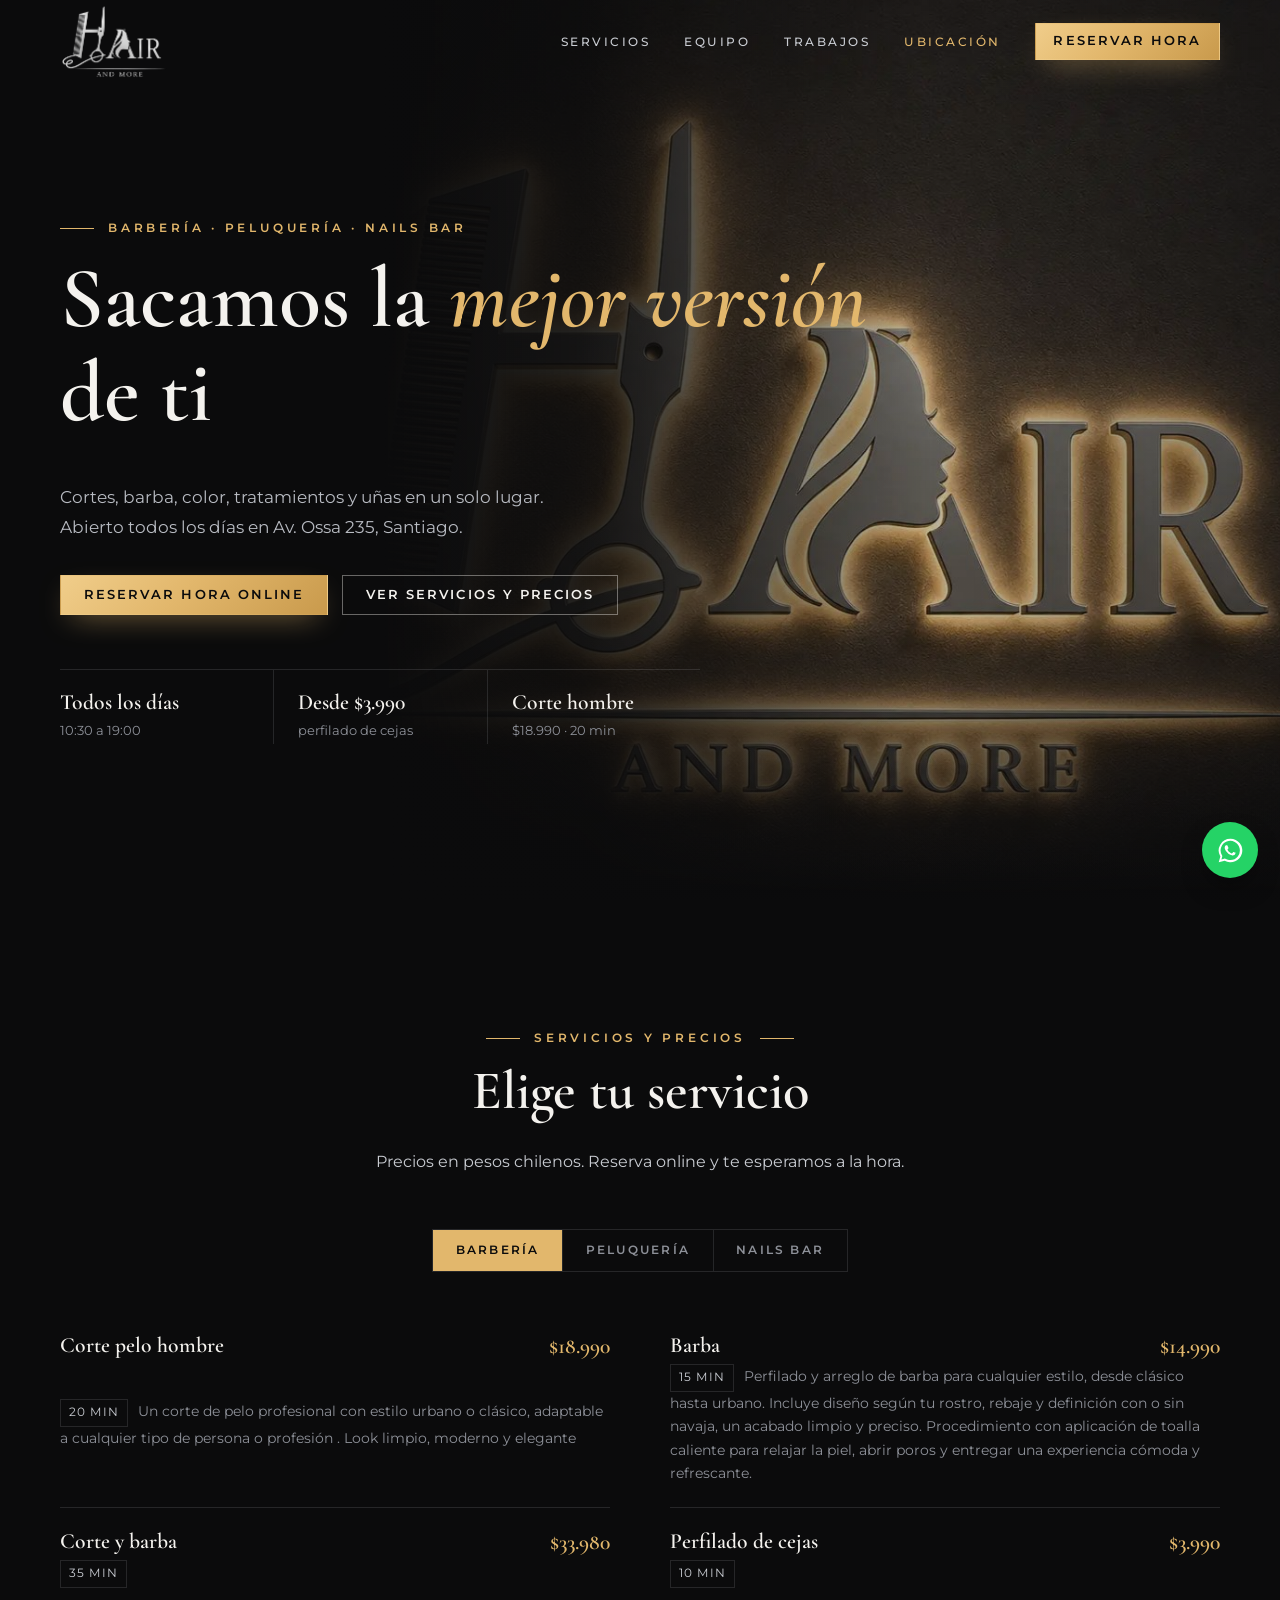
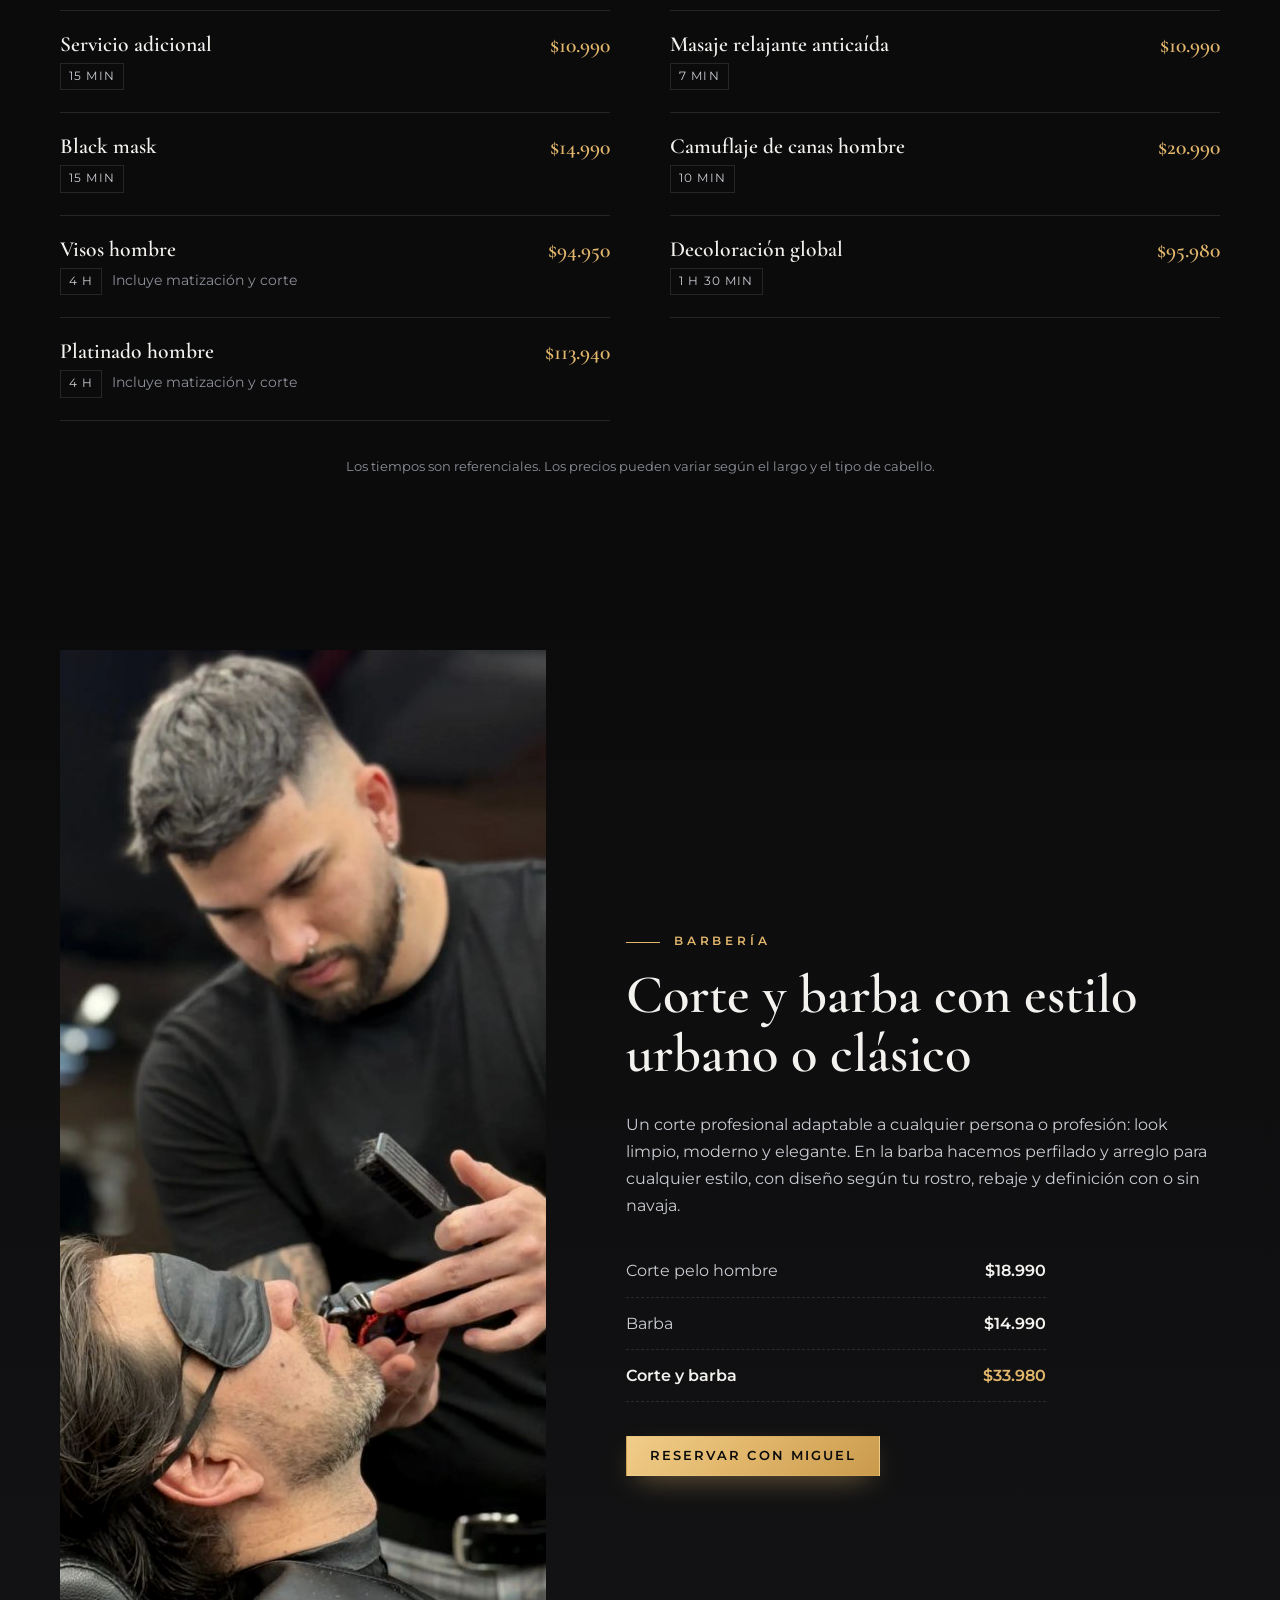
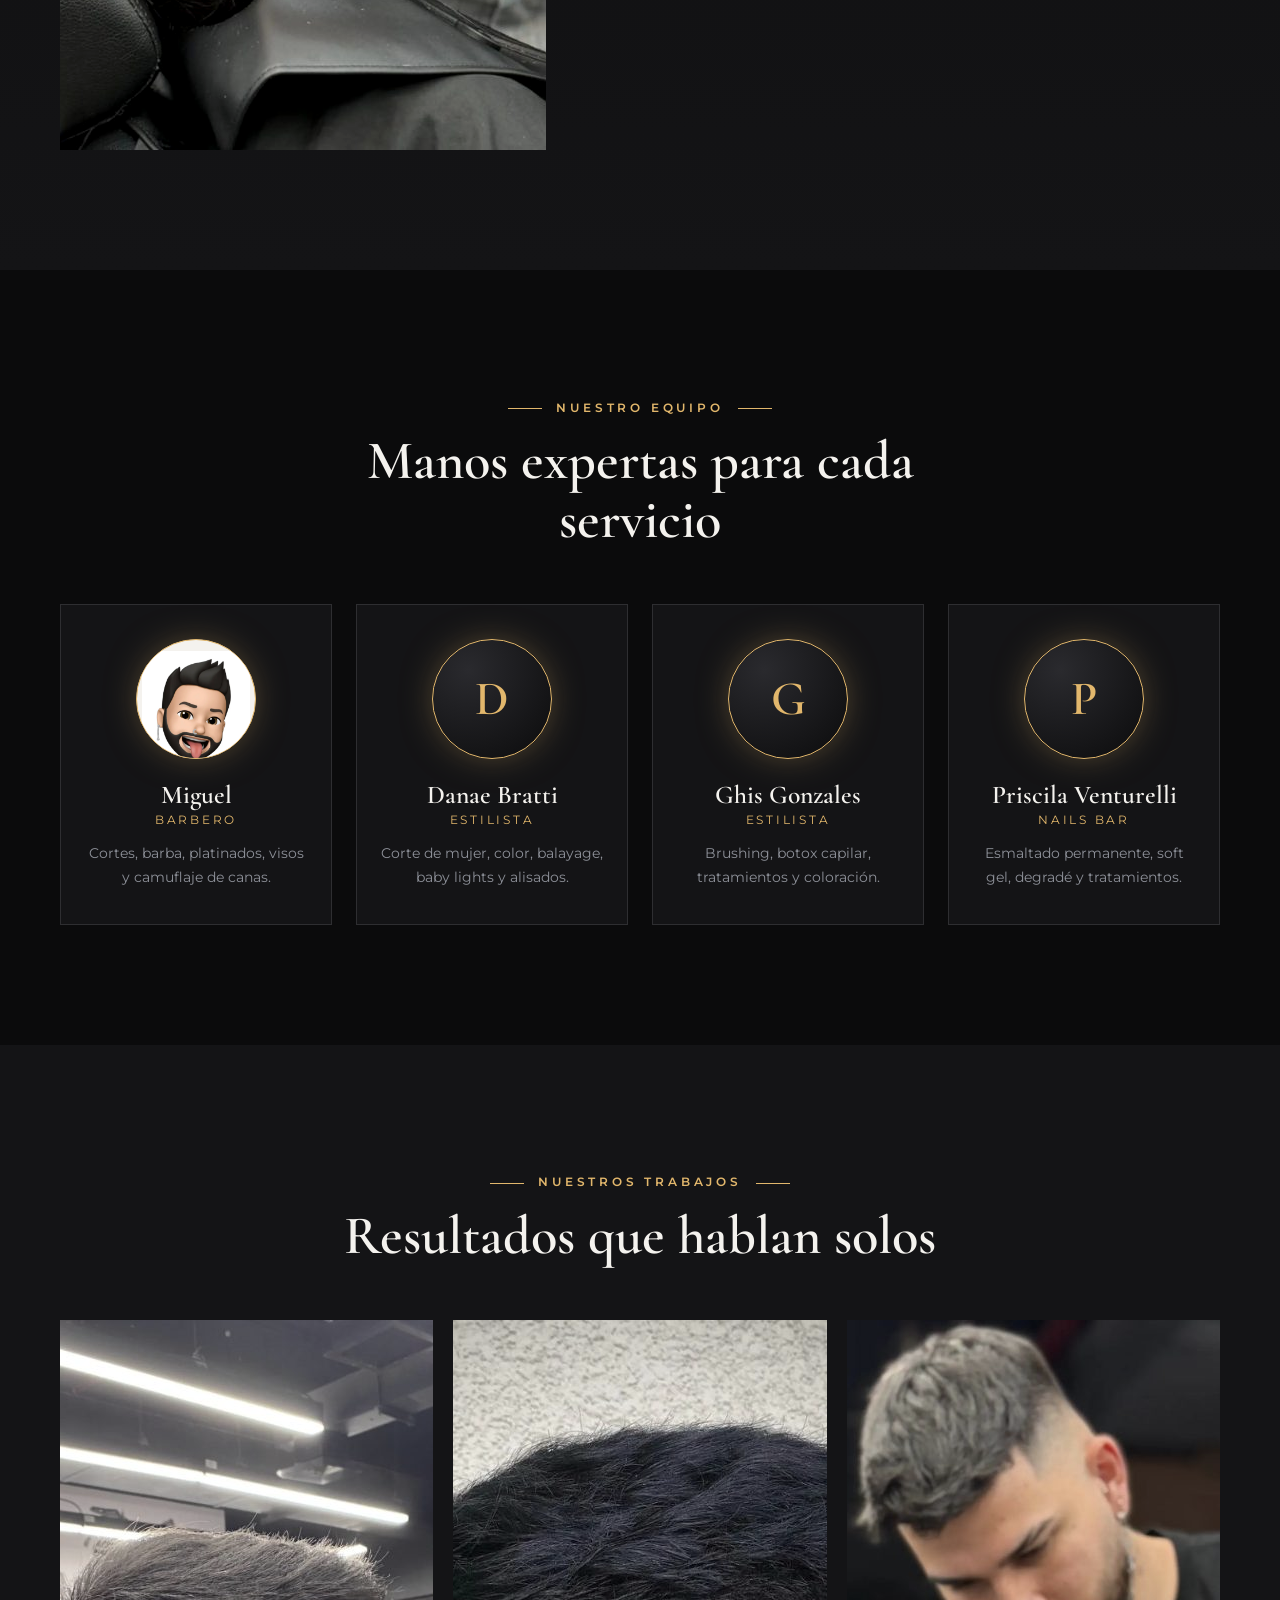
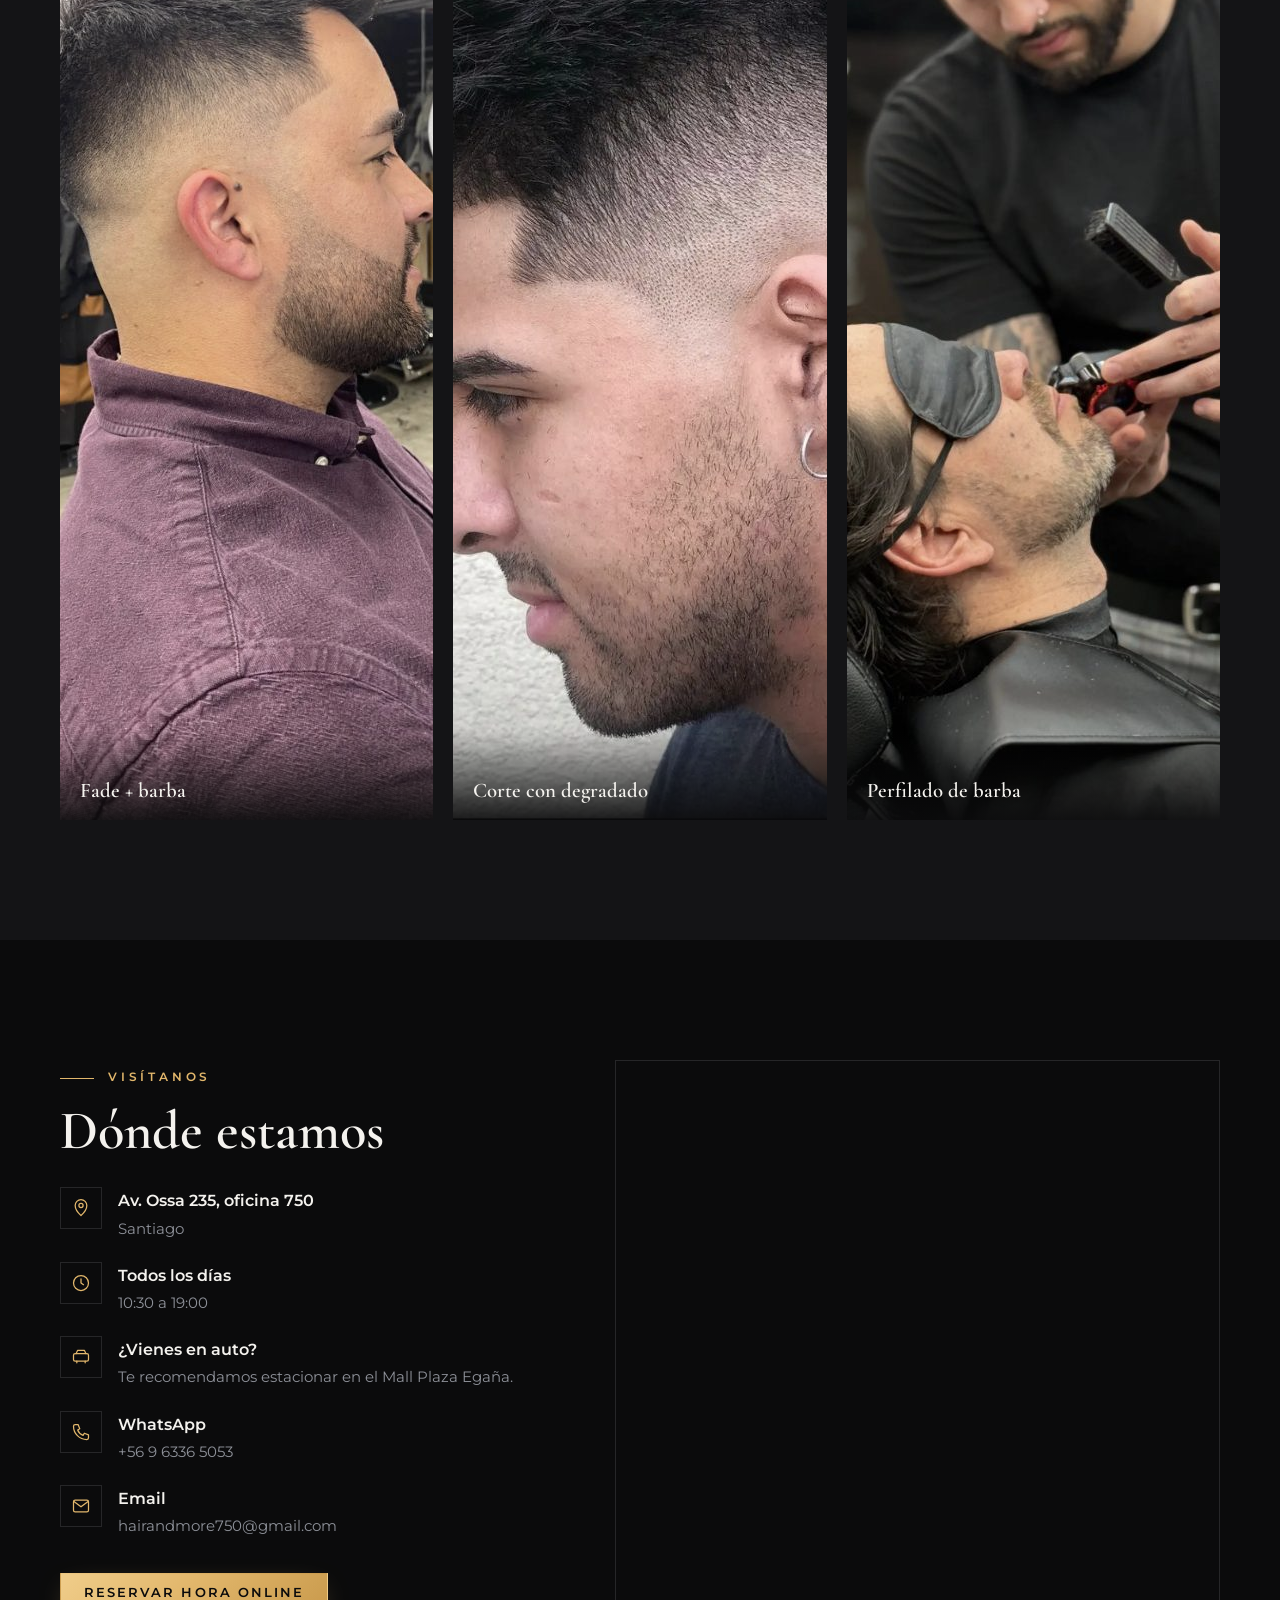
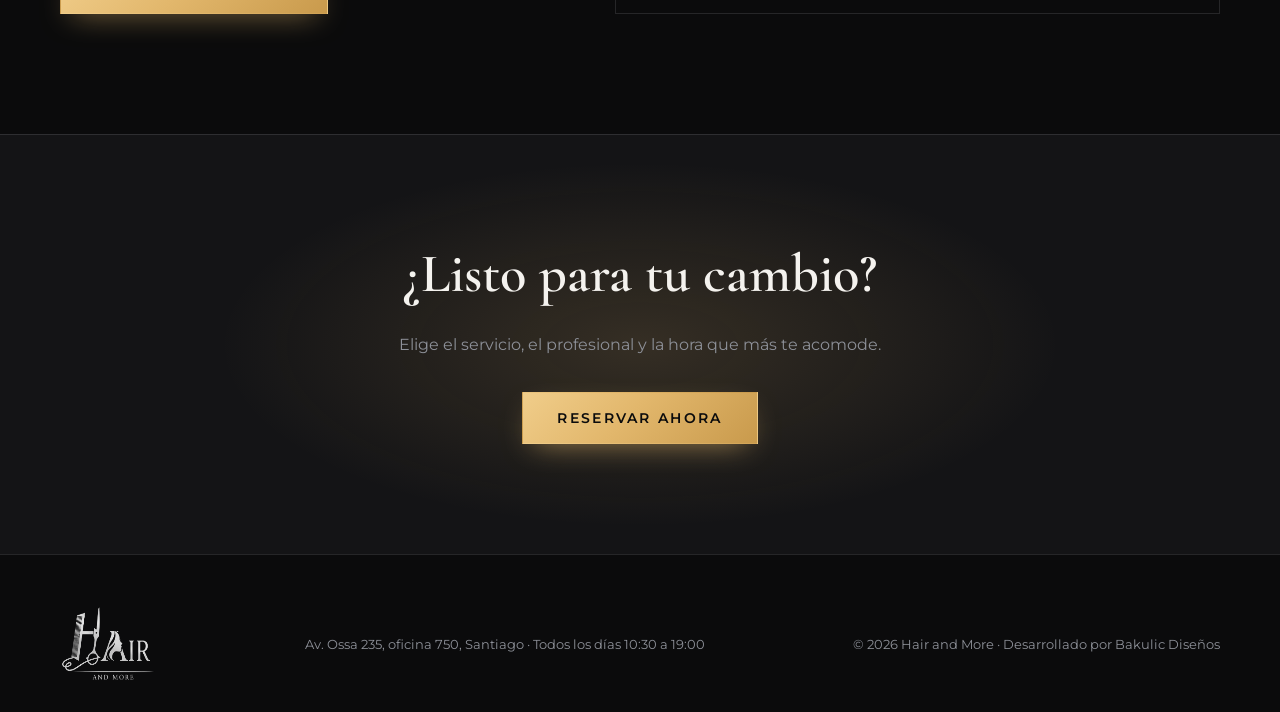
==== index.html @ bc718cd4 "Sitio web Hair and More: barbería, peluquería y nails bar Co-Authored-By: Claude Opus 5.5 <noreply@a" ====
<!doctype html>
<html lang="es-CL">
<head>
  <meta charset="utf-8">
  <meta name="viewport" content="width=device-width, initial-scale=1">
  <title>Hair and More | Barbería, peluquería y nails bar en Santiago</title>
  <meta name="description" content="Hair and More: barbería, peluquería y nails bar en Av. Ossa 235, oficina 750, Santiago. Abierto todos los días de 10:30 a 19:00. Reserva tu hora online.">
  <meta name="theme-color" content="#0b0b0c">
  <meta property="og:type" content="website">
  <meta property="og:title" content="Hair and More | Barbería, peluquería y nails bar">
  <meta property="og:description" content="Sacamos la mejor versión de ti. Reserva tu hora online.">
  <meta property="og:image" content="img/letrero.jpg">
  <link rel="icon" href="img/equipo-miguel.png">
  <link rel="preconnect" href="https://fonts.googleapis.com">
  <link rel="preconnect" href="https://fonts.gstatic.com" crossorigin>
  <link href="https://fonts.googleapis.com/css2?family=Cormorant+Garamond:ital,wght@0,500;0,600;0,700;1,500&family=Montserrat:wght@400;500;600&display=swap" rel="stylesheet">
  <link rel="stylesheet" href="css/estilos.css">
</head>
<body>
  <a class="saltar" href="#contenido">Saltar al contenido</a>

  <header class="cabecera" id="cabecera">
    <div class="contenedor cabecera__fila">
      <a class="marca" href="#inicio" aria-label="Hair and More, ir al inicio"><img src="img/logo-recorte.png" alt="Hair and More" width="120" height="84"></a>
      <nav class="menu" id="menu" aria-label="Principal">
        <a href="#servicios">Servicios</a>
        <a href="#equipo">Equipo</a>
        <a href="#galeria">Trabajos</a>
        <a href="#ubicacion">Ubicación</a>
        <a href="https://hairandmore750.setmore.com/" class="boton boton--dorado" target="_blank" rel="noopener">Reservar hora</a>
      </nav>
      <button class="menu-boton" id="menu-boton" aria-label="Abrir menú" aria-expanded="false" aria-controls="menu"><span></span><span></span></button>
    </div>
  </header>

  <main id="contenido">
    <!-- HERO -->
    <section class="hero" id="inicio">
      <div class="hero__fondo" aria-hidden="true"><img src="img/letrero.jpg" alt="" width="1448" height="1086"></div>
      <div class="contenedor hero__contenido">
        <p class="sobretitulo">Barbería · Peluquería · Nails bar</p>
        <h1>Sacamos la <em>mejor versión</em> de&nbsp;ti</h1>
        <p class="hero__bajada">Cortes, barba, color, tratamientos y uñas en un solo lugar. Abierto todos los días en Av. Ossa 235, Santiago.</p>
        <div class="hero__acciones">
          <a class="boton boton--dorado" href="https://hairandmore750.setmore.com/" target="_blank" rel="noopener">Reservar hora online</a>
          <a class="boton boton--linea" href="#servicios">Ver servicios y precios</a>
        </div>
        <ul class="hero__datos">
          <li><strong>Todos los días</strong><span>10:30 a 19:00</span></li>
          <li><strong>Desde $3.990</strong><span>perfilado de cejas</span></li>
          <li><strong>Corte hombre</strong><span>$18.990 · 20 min</span></li>
        </ul>
      </div>
    </section>

    <!-- SERVICIOS -->
    <section class="seccion" id="servicios">
      <div class="contenedor">
        <div class="titulo-seccion revelar">
          <p class="sobretitulo">Servicios y precios</p>
          <h2>Elige tu servicio</h2>
          <p>Precios en pesos chilenos. Reserva online y te esperamos a la hora.</p>
        </div>
        <div class="pestanas revelar" role="tablist" aria-label="Categorías de servicios">
          <button role="tab" id="tab-barberia" aria-controls="panel-servicios" aria-selected="true" data-cat="barberia">Barbería</button>
          <button role="tab" id="tab-peluqueria" aria-controls="panel-servicios" aria-selected="false" data-cat="peluqueria" tabindex="-1">Peluquería</button>
          <button role="tab" id="tab-nails" aria-controls="panel-servicios" aria-selected="false" data-cat="nails" tabindex="-1">Nails bar</button>
        </div>
        <div class="servicios revelar" id="panel-servicios" role="tabpanel" aria-labelledby="tab-barberia"></div>
        <p class="servicios__nota">Los tiempos son referenciales. Los precios pueden variar según el largo y el tipo de cabello.</p>
      </div>
    </section>

    <!-- DESTACADO BARBERIA -->
    <section class="destacado">
      <div class="contenedor destacado__grilla">
        <div class="destacado__foto revelar"><img src="img/foto-barba.jpg" alt="Barbero perfilando una barba en Hair and More" width="825" height="1100" loading="lazy"></div>
        <div class="destacado__texto revelar">
          <p class="sobretitulo">Barbería</p>
          <h2>Corte y barba con estilo urbano o clásico</h2>
          <p>Un corte profesional adaptable a cualquier persona o profesión: look limpio, moderno y elegante. En la barba hacemos perfilado y arreglo para cualquier estilo, con diseño según tu rostro, rebaje y definición con o sin navaja.</p>
          <ul class="combo">
            <li><span>Corte pelo hombre</span><strong>$18.990</strong></li>
            <li><span>Barba</span><strong>$14.990</strong></li>
            <li class="combo__total"><span>Corte y barba</span><strong>$33.980</strong></li>
          </ul>
          <a class="boton boton--dorado" href="https://hairandmore750.setmore.com/" target="_blank" rel="noopener">Reservar con Miguel</a>
        </div>
      </div>
    </section>

    <!-- EQUIPO -->
    <section class="seccion" id="equipo">
      <div class="contenedor">
        <div class="titulo-seccion revelar">
          <p class="sobretitulo">Nuestro equipo</p>
          <h2>Manos expertas para cada servicio</h2>
        </div>
        <div class="equipo">
          <article class="persona revelar">
            <div class="persona__foto persona__foto--imagen"><img src="img/equipo-miguel.png" alt="Miguel" width="375" height="400" loading="lazy"></div>
            <h3>Miguel</h3>
            <p class="persona__rol">Barbero</p>
            <p>Cortes, barba, platinados, visos y camuflaje de canas.</p>
          </article>
          <article class="persona revelar">
            <div class="persona__foto" aria-hidden="true">D</div>
            <h3>Danae Bratti</h3>
            <p class="persona__rol">Estilista</p>
            <p>Corte de mujer, color, balayage, baby lights y alisados.</p>
          </article>
          <article class="persona revelar">
            <div class="persona__foto" aria-hidden="true">G</div>
            <h3>Ghis Gonzales</h3>
            <p class="persona__rol">Estilista</p>
            <p>Brushing, botox capilar, tratamientos y coloración.</p>
          </article>
          <article class="persona revelar">
            <div class="persona__foto" aria-hidden="true">P</div>
            <h3>Priscila Venturelli</h3>
            <p class="persona__rol">Nails bar</p>
            <p>Esmaltado permanente, soft gel, degradé y tratamientos.</p>
          </article>
        </div>
      </div>
    </section>

    <!-- GALERIA -->
    <section class="seccion seccion--carbon" id="galeria">
      <div class="contenedor">
        <div class="titulo-seccion revelar">
          <p class="sobretitulo">Nuestros trabajos</p>
          <h2>Resultados que hablan solos</h2>
        </div>
        <div class="galeria">
          <figure class="revelar"><img src="img/foto-fade.jpg" alt="Corte fade con barba perfilada" width="825" height="1100" loading="lazy"><figcaption>Fade + barba</figcaption></figure>
          <figure class="revelar"><img src="img/foto-corte.jpg" alt="Corte de pelo hombre con degradado alto" width="891" height="1100" loading="lazy"><figcaption>Corte con degradado</figcaption></figure>
          <figure class="revelar"><img src="img/foto-barba.jpg" alt="Perfilado de barba con máquina" width="825" height="1100" loading="lazy"><figcaption>Perfilado de barba</figcaption></figure>
        </div>
      </div>
    </section>

    <!-- UBICACION -->
    <section class="seccion" id="ubicacion">
      <div class="contenedor ubicacion">
        <div class="ubicacion__info revelar">
          <p class="sobretitulo">Visítanos</p>
          <h2>Dónde estamos</h2>
          <ul class="datos">
            <li>
              <svg viewBox="0 0 24 24" aria-hidden="true"><path d="M12 21s-7-6.2-7-12a7 7 0 0 1 14 0c0 5.8-7 12-7 12z"/><circle cx="12" cy="9" r="2.5"/></svg>
              <div><strong>Av. Ossa 235, oficina 750</strong><span>Santiago</span></div>
            </li>
            <li>
              <svg viewBox="0 0 24 24" aria-hidden="true"><circle cx="12" cy="12" r="9"/><path d="M12 7v5l3 2"/></svg>
              <div><strong>Todos los días</strong><span>10:30 a 19:00</span></div>
            </li>
            <li>
              <svg viewBox="0 0 24 24" aria-hidden="true"><rect x="3" y="8" width="18" height="9" rx="2"/><path d="M6 8l2-4h8l2 4M7 17v2M17 17v2"/></svg>
              <div><strong>¿Vienes en auto?</strong><span>Te recomendamos estacionar en el Mall Plaza Egaña.</span></div>
            </li>
            <li>
              <svg viewBox="0 0 24 24" aria-hidden="true"><path d="M5 3h3.5l2 5-2.5 1.5a11 11 0 0 0 6.5 6.5L16 13.5l5 2V19a2 2 0 0 1-2 2A16 16 0 0 1 3 5a2 2 0 0 1 2-2z"/></svg>
              <div><strong>WhatsApp</strong><a href="https://wa.me/56963365053" target="_blank" rel="noopener">+56 9 6336 5053</a></div>
            </li>
            <li>
              <svg viewBox="0 0 24 24" aria-hidden="true"><rect x="3" y="5" width="18" height="14" rx="2"/><path d="m3.5 6.5 8.5 6.5 8.5-6.5"/></svg>
              <div><strong>Email</strong><a href="mailto:hairandmore750@gmail.com">hairandmore750@gmail.com</a></div>
            </li>
          </ul>
          <a class="boton boton--dorado" href="https://hairandmore750.setmore.com/" target="_blank" rel="noopener">Reservar hora online</a>
        </div>
        <div class="mapa revelar">
          <iframe title="Mapa: Av. Ossa 235, Santiago" src="https://www.google.com/maps?q=Avenida+Ossa+235,+Santiago,+Chile&amp;output=embed" loading="lazy" referrerpolicy="no-referrer-when-downgrade"></iframe>
        </div>
      </div>
    </section>

    <!-- CTA -->
    <section class="cta">
      <div class="contenedor cta__contenido revelar">
        <h2>¿Listo para tu cambio?</h2>
        <p>Elige el servicio, el profesional y la hora que más te acomode.</p>
        <a class="boton boton--dorado boton--grande" href="https://hairandmore750.setmore.com/" target="_blank" rel="noopener">Reservar ahora</a>
      </div>
    </section>
  </main>

  <footer class="pie">
    <div class="contenedor pie__fila">
      <img src="img/logo-recorte.png" alt="Hair and More" width="110" height="77" loading="lazy">
      <p>Av. Ossa 235, oficina 750, Santiago · Todos los días 10:30 a 19:00</p>
      <p>© <span id="anio">2026</span> Hair and More · Desarrollado por Bakulic Diseños</p>
    </div>
  </footer>

  <a class="whatsapp" href="https://wa.me/56963365053?text=Hola%20Hair%20and%20More%2C%20quiero%20reservar%20una%20hora." target="_blank" rel="noopener" aria-label="Escríbenos por WhatsApp">
    <svg viewBox="0 0 32 32" aria-hidden="true"><path d="M16 3a13 13 0 0 0-11.2 19.6L3 29l6.6-1.7A13 13 0 1 0 16 3zm0 23.6c-2 0-4-.6-5.7-1.6l-.4-.2-3.9 1 1-3.8-.3-.4A10.6 10.6 0 1 1 16 26.6zm5.8-7.9c-.3-.2-1.9-.9-2.2-1-.3-.1-.5-.2-.7.2l-1 1.2c-.2.2-.4.2-.7.1-.3-.2-1.4-.5-2.6-1.6-1-.9-1.6-1.9-1.8-2.2-.2-.3 0-.5.1-.7l.5-.6.3-.5v-.5l-1-2.4c-.3-.6-.5-.5-.7-.5h-.6c-.2 0-.5.1-.8.4-.3.3-1 1-1 2.5s1 2.9 1.2 3.1c.1.2 2 3.1 4.9 4.4 2.4 1 2.9.8 3.4.7.5 0 1.9-.8 2.1-1.5.3-.7.3-1.3.2-1.5l-.6-.4z"/></svg>
  </a>

  <script src="js/servicios.js"></script>
  <script src="js/main.js" defer></script>
</body>
</html>
---- css/estilos.css ----
/* Hair and More — estilos */
:root {
  --negro: #0b0b0c;
  --carbon: #141416;
  --carbon-2: #1c1c1f;
  --plata: #c9ccd2;
  --plata-osc: #8d9098;
  --dorado: #e2b76c;
  --dorado-osc: #c99a4c;
  --blanco: #f4f2ee;
  --linea: rgba(201, 204, 210, .14);
  --cabecera: 84px;
  --serif: "Cormorant Garamond", Georgia, serif;
  --sans: "Montserrat", system-ui, -apple-system, "Segoe UI", sans-serif;
}

*, *::before, *::after { box-sizing: border-box; }
html { scroll-behavior: smooth; scroll-padding-top: var(--cabecera); }
body { margin: 0; background: var(--negro); color: var(--plata); font: 400 16px/1.7 var(--sans); -webkit-font-smoothing: antialiased; }
img { max-width: 100%; display: block; }
a { color: inherit; }
h1, h2, h3 { font-family: var(--serif); font-weight: 600; color: var(--blanco); line-height: 1.08; margin: 0 0 .5em; }
h1 { font-size: clamp(2.8rem, 7vw, 5.4rem); }
h2 { font-size: clamp(2.1rem, 4.6vw, 3.4rem); }
h3 { font-size: 1.6rem; }
em { font-style: italic; color: var(--dorado); }
p { margin: 0 0 1em; }
.contenedor { width: min(1160px, 100% - 40px); margin-inline: auto; }
.saltar { position: absolute; left: -999px; top: 8px; background: var(--dorado); color: var(--negro); padding: 8px 14px; z-index: 100; }
.saltar:focus { left: 8px; }
:focus-visible { outline: 2px solid var(--dorado); outline-offset: 3px; }

.sobretitulo { font: 600 .74rem/1 var(--sans); letter-spacing: .32em; text-transform: uppercase; color: var(--dorado); margin: 0 0 1.1rem; display: inline-flex; align-items: center; gap: 14px; }
.sobretitulo::before { content: ""; width: 34px; height: 1px; background: var(--dorado); }

/* Botones */
.boton { display: inline-flex; align-items: center; justify-content: center; padding: 1em 1.8em; font: 600 .8rem/1 var(--sans); letter-spacing: .16em; text-transform: uppercase; text-decoration: none; border: 1px solid transparent; transition: background .25s, color .25s, border-color .25s, box-shadow .25s, transform .25s; }
.boton:hover { transform: translateY(-2px); }
.boton--dorado { background: linear-gradient(135deg, #f0cd8a, var(--dorado) 45%, var(--dorado-osc)); color: var(--negro); box-shadow: 0 10px 30px -12px rgba(226, 183, 108, .7); }
.boton--dorado:hover { box-shadow: 0 14px 36px -10px rgba(226, 183, 108, .9); }
.boton--linea { border-color: rgba(244, 242, 238, .4); color: var(--blanco); }
.boton--linea:hover { border-color: var(--dorado); color: var(--dorado); }
.boton--grande { padding: 1.25em 2.4em; font-size: .9rem; }

/* Cabecera */
.cabecera { position: fixed; inset: 0 0 auto; height: var(--cabecera); z-index: 50; transition: background .3s, border-color .3s; border-bottom: 1px solid transparent; }
.cabecera.con-fondo { background: rgba(11, 11, 12, .92); backdrop-filter: blur(10px); border-color: var(--linea); }
.cabecera__fila { height: 100%; display: flex; align-items: center; justify-content: space-between; gap: 20px; }
.marca img { width: 108px; height: auto; }
.menu { display: flex; align-items: center; gap: 34px; }
.menu a:not(.boton) { text-decoration: none; font-size: .78rem; font-weight: 500; letter-spacing: .2em; text-transform: uppercase; color: var(--plata); transition: color .2s; }
.menu a:not(.boton):hover, .menu a.activo { color: var(--dorado); }
.menu .boton { padding: .9em 1.4em; }
.menu-boton { display: none; width: 44px; height: 44px; border: 0; background: none; cursor: pointer; padding: 10px; }
.menu-boton span { display: block; height: 1.5px; margin: 7px 0; background: var(--blanco); transition: transform .3s; }
.menu-boton[aria-expanded="true"] span:nth-child(1) { transform: translateY(4.25px) rotate(45deg); }
.menu-boton[aria-expanded="true"] span:nth-child(2) { transform: translateY(-4.25px) rotate(-45deg); }

/* Hero */
.hero { position: relative; min-height: 100vh; min-height: 100svh; display: flex; align-items: center; padding: calc(var(--cabecera) + 40px) 0 70px; overflow: hidden; }
.hero__fondo { position: absolute; inset: 0 0 0 30%; overflow: hidden; }
.hero__fondo img { width: 100%; height: 100%; object-fit: cover; object-position: 62% 50%; transform: scale(1.04); animation: acercar 18s ease-out forwards; }
.hero__fondo::after { content: ""; position: absolute; inset: 0; background: linear-gradient(90deg, var(--negro) 0%, rgba(11, 11, 12, .9) 22%, rgba(11, 11, 12, .25) 60%, rgba(11, 11, 12, .45) 100%), linear-gradient(0deg, var(--negro), transparent 30%); }
@keyframes acercar { to { transform: scale(1.12); } }
.hero__contenido { position: relative; max-width: 1160px; }
.hero h1 { max-width: 11em; }
.hero__bajada { font-size: 1.08rem; max-width: 30em; color: #b8bbc2; }
.hero__acciones { display: flex; flex-wrap: wrap; gap: 14px; margin: 34px 0 54px; }
.hero__datos { list-style: none; margin: 0; padding: 0; display: flex; flex-wrap: wrap; gap: 0; max-width: 640px; border-top: 1px solid var(--linea); }
.hero__datos li { flex: 1 1 180px; padding: 20px 24px 0 0; }
.hero__datos li + li { padding-left: 24px; border-left: 1px solid var(--linea); }
.hero__datos strong { display: block; font: 600 1.35rem/1.2 var(--serif); color: var(--blanco); }
.hero__datos span { font-size: .82rem; color: var(--plata-osc); }

/* Secciones */
.seccion { padding: 120px 0; }
.seccion--carbon { background: var(--carbon); }
.titulo-seccion { text-align: center; max-width: 640px; margin: 0 auto 54px; }
.titulo-seccion .sobretitulo::after { content: ""; width: 34px; height: 1px; background: var(--dorado); }

/* Servicios */
.pestanas { display: flex; justify-content: center; gap: 0; margin: 0 auto 40px; border: 1px solid var(--linea); width: max-content; max-width: 100%; }
.pestanas button { font: 600 .78rem/1 var(--sans); letter-spacing: .18em; text-transform: uppercase; padding: 1.15em 1.8em; background: none; color: var(--plata-osc); border: 0; cursor: pointer; transition: background .25s, color .25s; }
.pestanas button + button { border-left: 1px solid var(--linea); }
.pestanas button[aria-selected="true"] { background: var(--dorado); color: var(--negro); }
.pestanas button:hover:not([aria-selected="true"]) { color: var(--blanco); }
.servicios { display: grid; grid-template-columns: 1fr 1fr; gap: 0 60px; }
.servicio { display: grid; grid-template-columns: 1fr auto; gap: 4px 20px; padding: 22px 0; border-bottom: 1px solid var(--linea); animation: aparecer .45s ease both; }
.servicio h3 { font-size: 1.35rem; margin: 0; display: flex; align-items: baseline; gap: 12px; }
.servicio__precio { font: 600 1.35rem/1.2 var(--serif); color: var(--dorado); white-space: nowrap; }
.servicio__info { grid-column: 1 / -1; font-size: .86rem; color: var(--plata-osc); margin: 0; }
.servicio__duracion { display: inline-block; font-size: .72rem; letter-spacing: .1em; text-transform: uppercase; color: var(--plata); border: 1px solid var(--linea); padding: 3px 8px; margin-right: 10px; }
.servicios__nota { text-align: center; font-size: .82rem; color: var(--plata-osc); margin-top: 34px; }
@keyframes aparecer { from { opacity: 0; transform: translateY(8px); } }

/* Destacado */
.destacado { background: linear-gradient(180deg, var(--negro), var(--carbon)); padding: 40px 0 120px; }
.destacado__grilla { display: grid; grid-template-columns: .9fr 1.1fr; gap: 80px; align-items: center; }
.destacado__foto { position: relative; }
.destacado__foto img { width: 100%; aspect-ratio: 4 / 5; object-fit: cover; filter: saturate(.85) contrast(1.05); }
.destacado__foto::before { content: ""; position: absolute; inset: -18px 18px 18px -18px; border: 1px solid var(--dorado); z-index: -1; }
.combo { list-style: none; padding: 0; margin: 26px 0 34px; max-width: 420px; }
.combo li { display: flex; justify-content: space-between; padding: 12px 0; border-bottom: 1px dashed var(--linea); }
.combo strong { color: var(--blanco); font-weight: 600; }
.combo__total strong { color: var(--dorado); }
.combo__total span { color: var(--blanco); font-weight: 600; }

/* Equipo */
.equipo { display: grid; grid-template-columns: repeat(4, 1fr); gap: 24px; }
.persona { text-align: center; padding: 34px 22px; border: 1px solid var(--linea); background: var(--carbon); transition: border-color .3s, transform .3s; }
.persona:hover { border-color: rgba(226, 183, 108, .55); transform: translateY(-4px); }
.persona__foto { width: 120px; height: 120px; margin: 0 auto 22px; border-radius: 50%; display: grid; place-items: center; font: 600 3rem/1 var(--serif); color: var(--dorado); background: radial-gradient(circle at 30% 25%, #2a2a2e, var(--negro)); border: 1px solid var(--dorado); box-shadow: 0 0 40px -12px rgba(226, 183, 108, .6); overflow: hidden; }
.persona__foto--imagen { background: #f4f2ee; }
.persona__foto--imagen img { width: 92%; height: auto; margin-top: 10%; }
.persona h3 { margin-bottom: .1em; }
.persona__rol { font-size: .72rem; letter-spacing: .24em; text-transform: uppercase; color: var(--dorado); }
.persona p:last-child { font-size: .88rem; color: var(--plata-osc); margin: 0; }

/* Galeria */
.galeria { display: grid; grid-template-columns: repeat(3, 1fr); gap: 20px; }
.galeria figure { margin: 0; position: relative; overflow: hidden; }
.galeria img { width: 100%; aspect-ratio: 3 / 4; object-fit: cover; transition: transform .7s, filter .7s; filter: saturate(.8); }
.galeria figure:hover img { transform: scale(1.05); filter: saturate(1); }
.galeria figcaption { position: absolute; left: 0; right: 0; bottom: 0; padding: 50px 20px 18px; background: linear-gradient(0deg, rgba(11, 11, 12, .9), transparent); font: 600 1.3rem/1 var(--serif); color: var(--blanco); }

/* Ubicacion */
.ubicacion { display: grid; grid-template-columns: .9fr 1.1fr; gap: 60px; align-items: stretch; }
.datos { list-style: none; margin: 10px 0 34px; padding: 0; display: grid; gap: 20px; }
.datos li { display: flex; gap: 16px; align-items: flex-start; }
.datos svg { flex: none; width: 42px; height: 42px; padding: 10px; border: 1px solid var(--linea); fill: none; stroke: var(--dorado); stroke-width: 1.5; stroke-linecap: round; stroke-linejoin: round; }
.datos strong { display: block; color: var(--blanco); font-weight: 600; }
.datos span, .datos a { color: var(--plata-osc); text-decoration: none; font-size: .95rem; }
.datos a:hover { color: var(--dorado); }
.mapa { min-height: 420px; border: 1px solid var(--linea); }
.mapa iframe { width: 100%; height: 100%; min-height: 420px; border: 0; display: block; filter: grayscale(1) invert(.92) contrast(.85); }

/* CTA */
.cta { position: relative; padding: 110px 0; text-align: center; background: radial-gradient(600px 260px at 50% 50%, rgba(226, 183, 108, .16), transparent 70%), var(--carbon); border-top: 1px solid var(--linea); }
.cta p { color: var(--plata-osc); margin-bottom: 34px; }

/* Pie */
.pie { padding: 50px 0 30px; border-top: 1px solid var(--linea); font-size: .82rem; color: var(--plata-osc); }
.pie__fila { display: flex; align-items: center; justify-content: space-between; flex-wrap: wrap; gap: 20px; }
.pie__fila p { margin: 0; }
.pie img { width: 96px; }

/* WhatsApp */
.whatsapp { position: fixed; right: 22px; bottom: 22px; z-index: 40; width: 56px; height: 56px; border-radius: 50%; background: #25d366; display: grid; place-items: center; box-shadow: 0 12px 28px -10px rgba(0, 0, 0, .7); transition: transform .2s; }
.whatsapp:hover { transform: scale(1.08); }
.whatsapp svg { width: 29px; height: 29px; fill: #fff; }

/* Aparicion */
.revelar { opacity: 0; transform: translateY(26px); transition: opacity .8s ease, transform .8s ease; }
.revelar.visible { opacity: 1; transform: none; }
.equipo .revelar:nth-child(2), .galeria .revelar:nth-child(2) { transition-delay: .1s; }
.equipo .revelar:nth-child(3), .galeria .revelar:nth-child(3) { transition-delay: .2s; }
.equipo .revelar:nth-child(4) { transition-delay: .3s; }
@media (prefers-reduced-motion: reduce) {
  html { scroll-behavior: auto; }
  .revelar { opacity: 1; transform: none; }
  *, *::before, *::after { animation: none !important; transition: none !important; }
}

/* Responsivo */
@media (max-width: 1000px) {
  .equipo { grid-template-columns: repeat(2, 1fr); }
  .destacado__grilla, .ubicacion { grid-template-columns: 1fr; gap: 50px; }
  .destacado__foto { max-width: 460px; }
  .servicios { grid-template-columns: 1fr; }
}
@media (max-width: 820px) {
  .menu-boton { display: block; }
  .menu { position: fixed; inset: var(--cabecera) 0 auto; flex-direction: column; align-items: stretch; gap: 0; padding: 10px 20px 26px; background: rgba(11, 11, 12, .98); border-bottom: 1px solid var(--linea); opacity: 0; visibility: hidden; transform: translateY(-10px); transition: opacity .25s, transform .25s, visibility .25s; }
  .menu.abierto { opacity: 1; visibility: visible; transform: none; }
  .menu a:not(.boton) { padding: 16px 4px; border-bottom: 1px solid var(--linea); }
  .menu .boton { margin-top: 18px; }
  .cabecera.menu-abierto { background: rgba(11, 11, 12, .98); }
  .galeria { grid-template-columns: 1fr 1fr; }
  .galeria figure:last-child { grid-column: 1 / -1; }
  .galeria figure:last-child img { aspect-ratio: 16 / 10; }
}
@media (max-width: 560px) {
  :root { --cabecera: 72px; }
  .contenedor { width: calc(100% - 32px); }
  .seccion { padding: 84px 0; }
  .marca img { width: 88px; }
  .hero__fondo { inset: 0; }
  .hero__fondo img { object-position: 70% 50%; }
  .hero__fondo::after { background: linear-gradient(0deg, var(--negro) 8%, rgba(11, 11, 12, .82) 45%, rgba(11, 11, 12, .55) 100%); }
  .hero__datos li, .hero__datos li + li { flex-basis: 100%; padding: 14px 0 0; border-left: 0; }
  .pestanas { width: 100%; }
  .pestanas button { flex: 1; padding: 1.1em .6em; letter-spacing: .1em; }
  .equipo, .galeria { grid-template-columns: 1fr; }
  .galeria figure:last-child img { aspect-ratio: 3 / 4; }
  .boton { width: 100%; }
  .hero__acciones { flex-direction: column; }
  .pie__fila { flex-direction: column; text-align: center; }
  .mapa, .mapa iframe { min-height: 320px; }
}
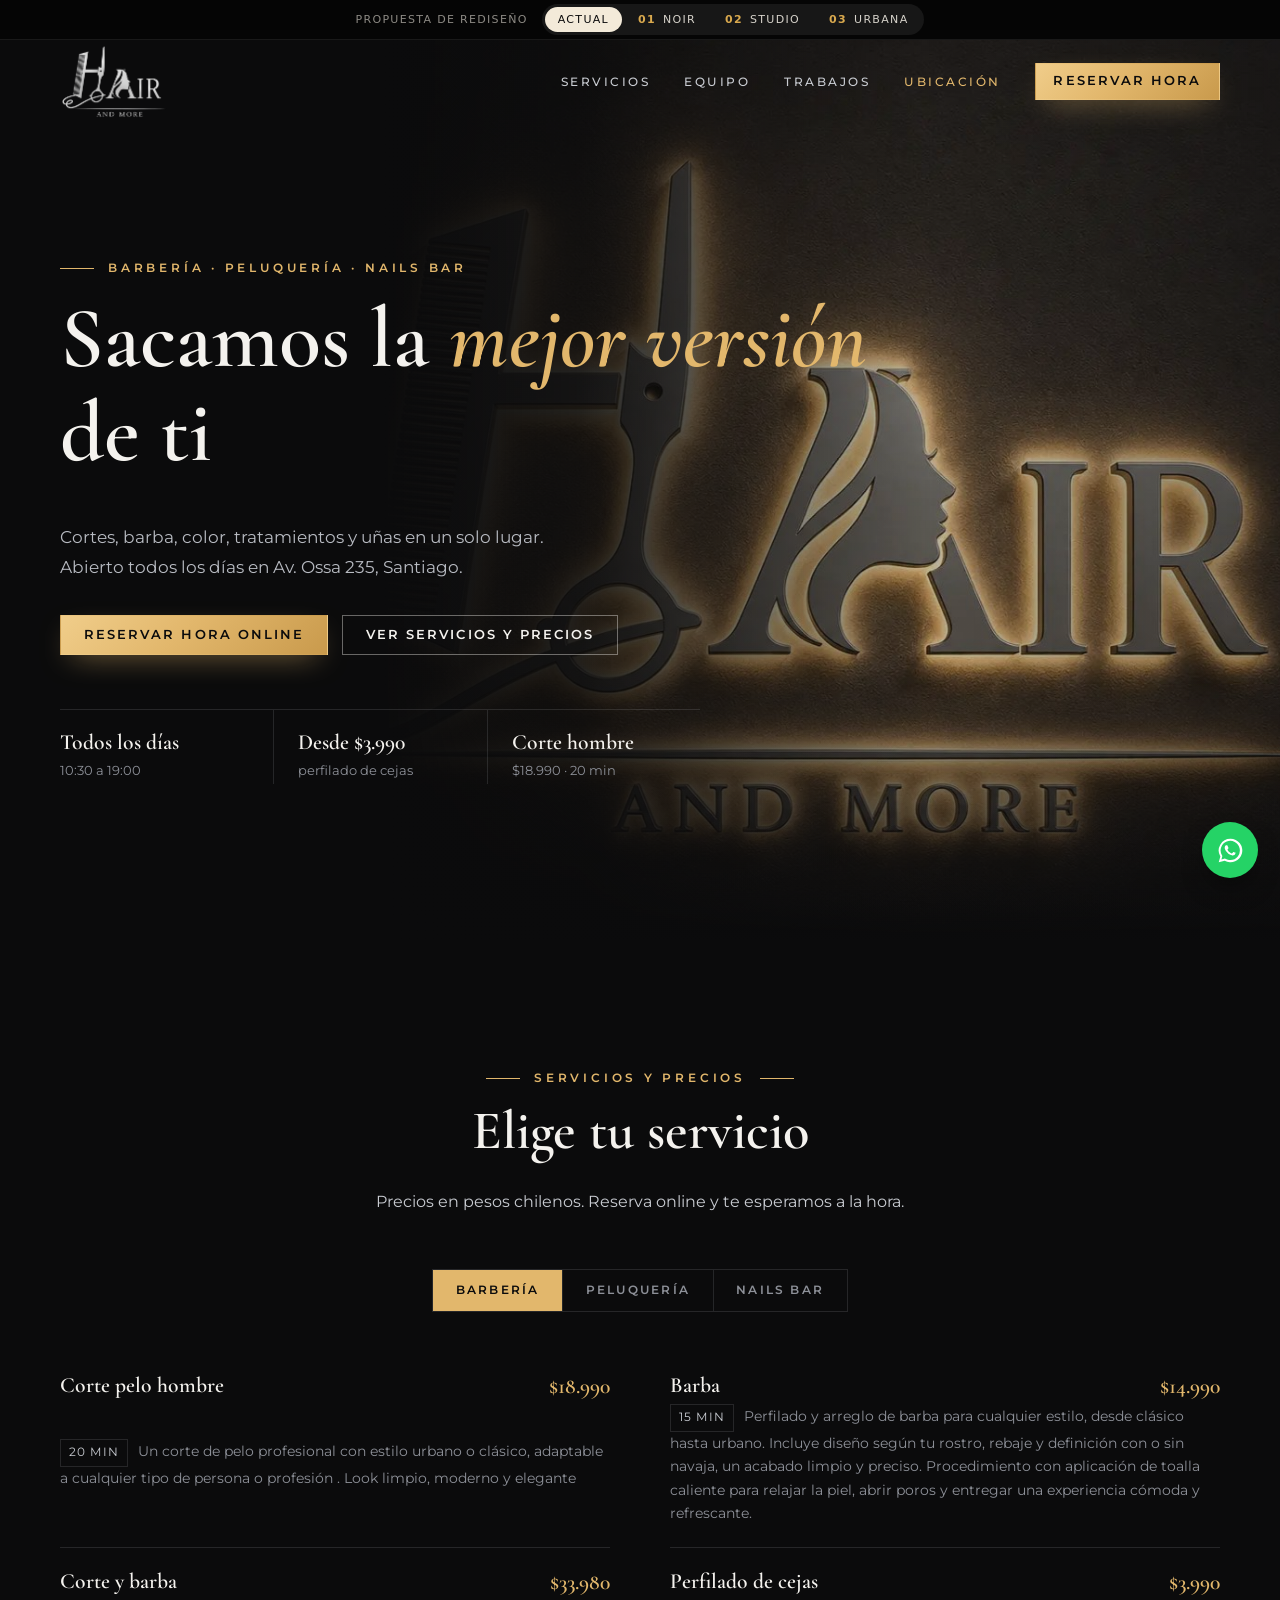
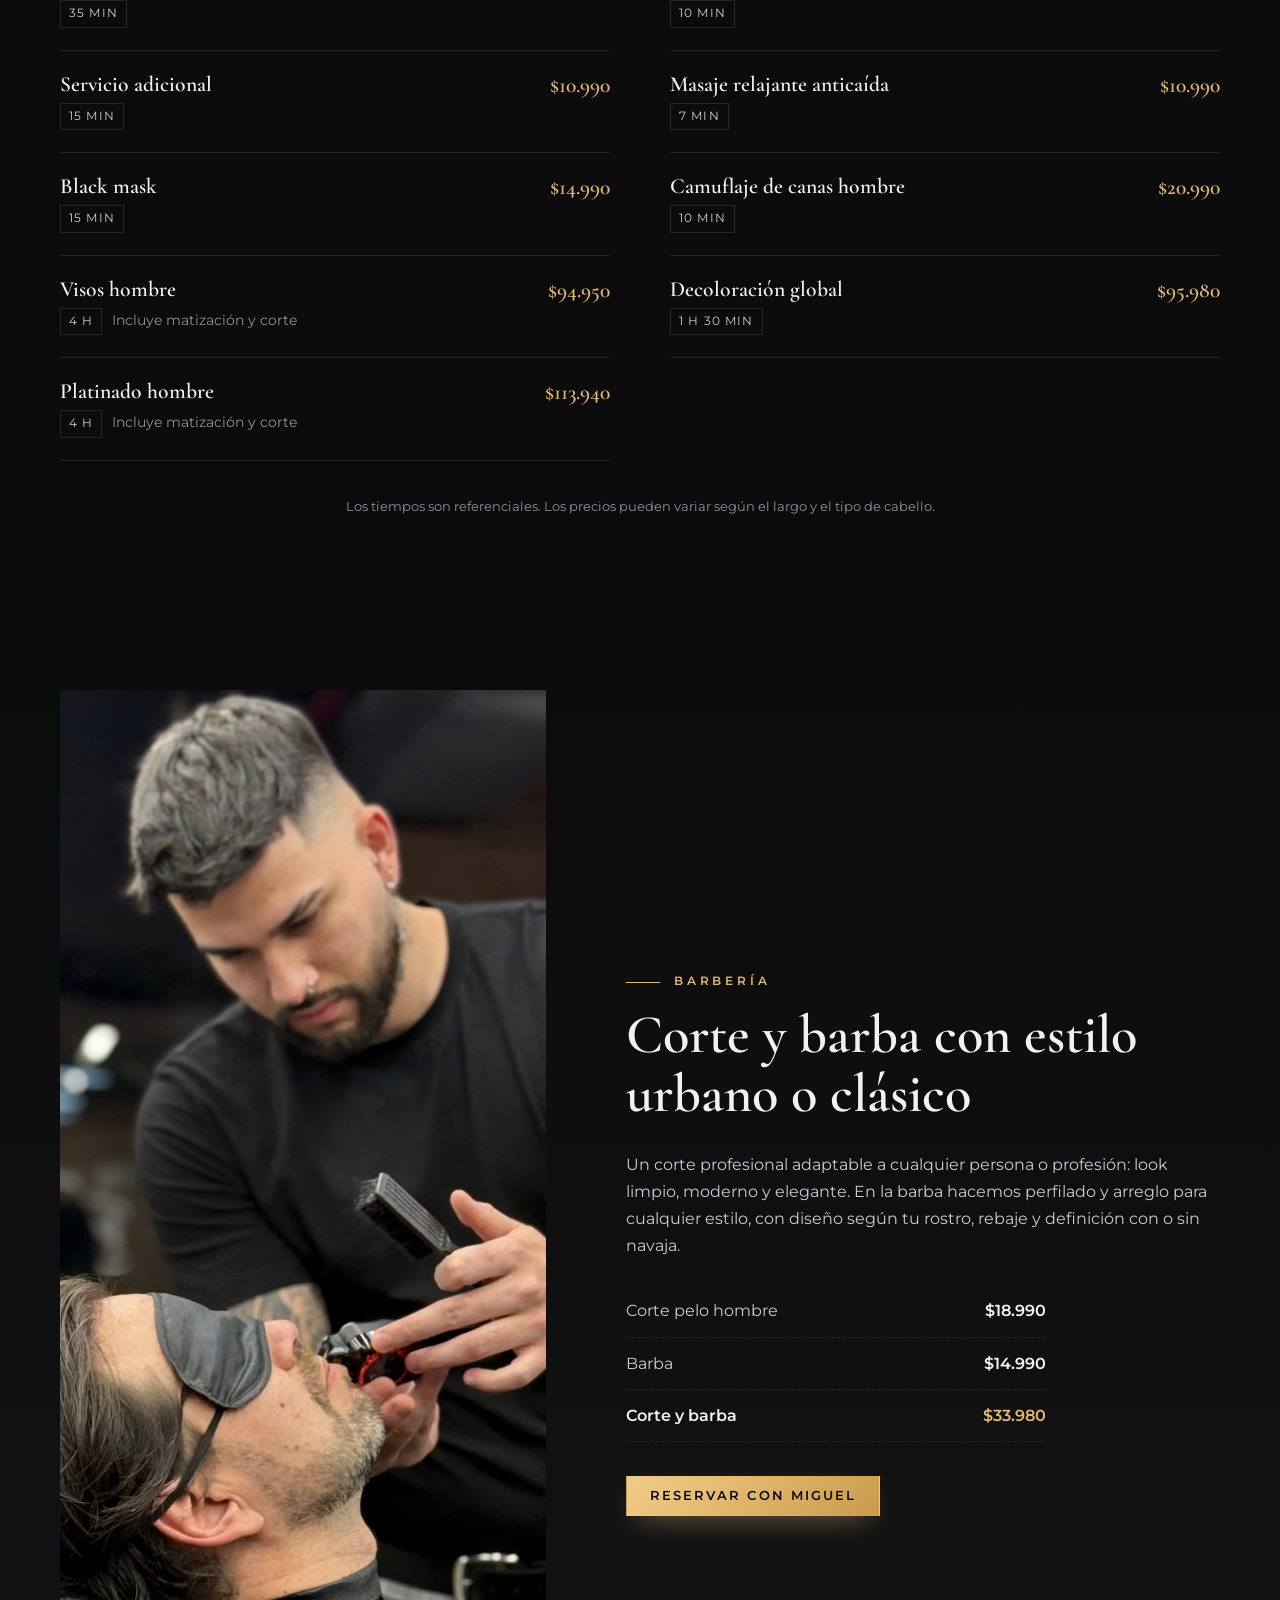
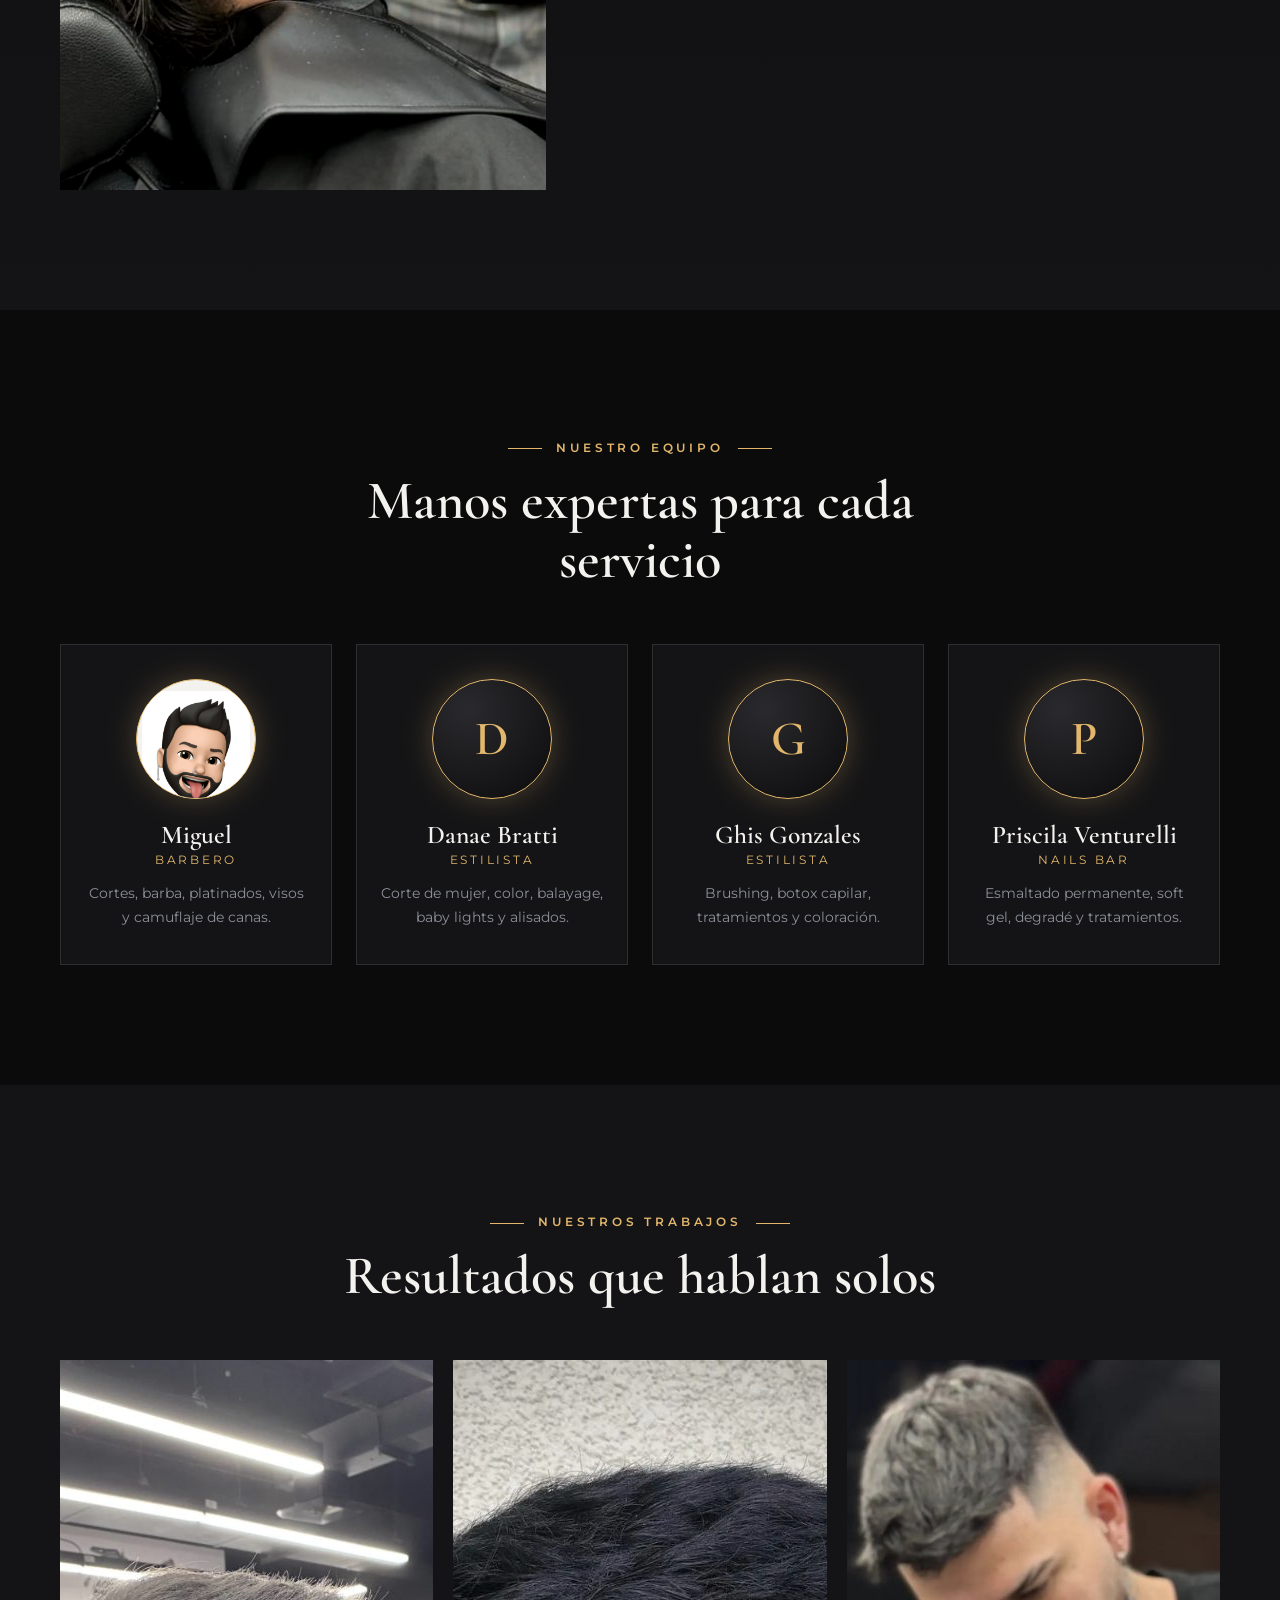
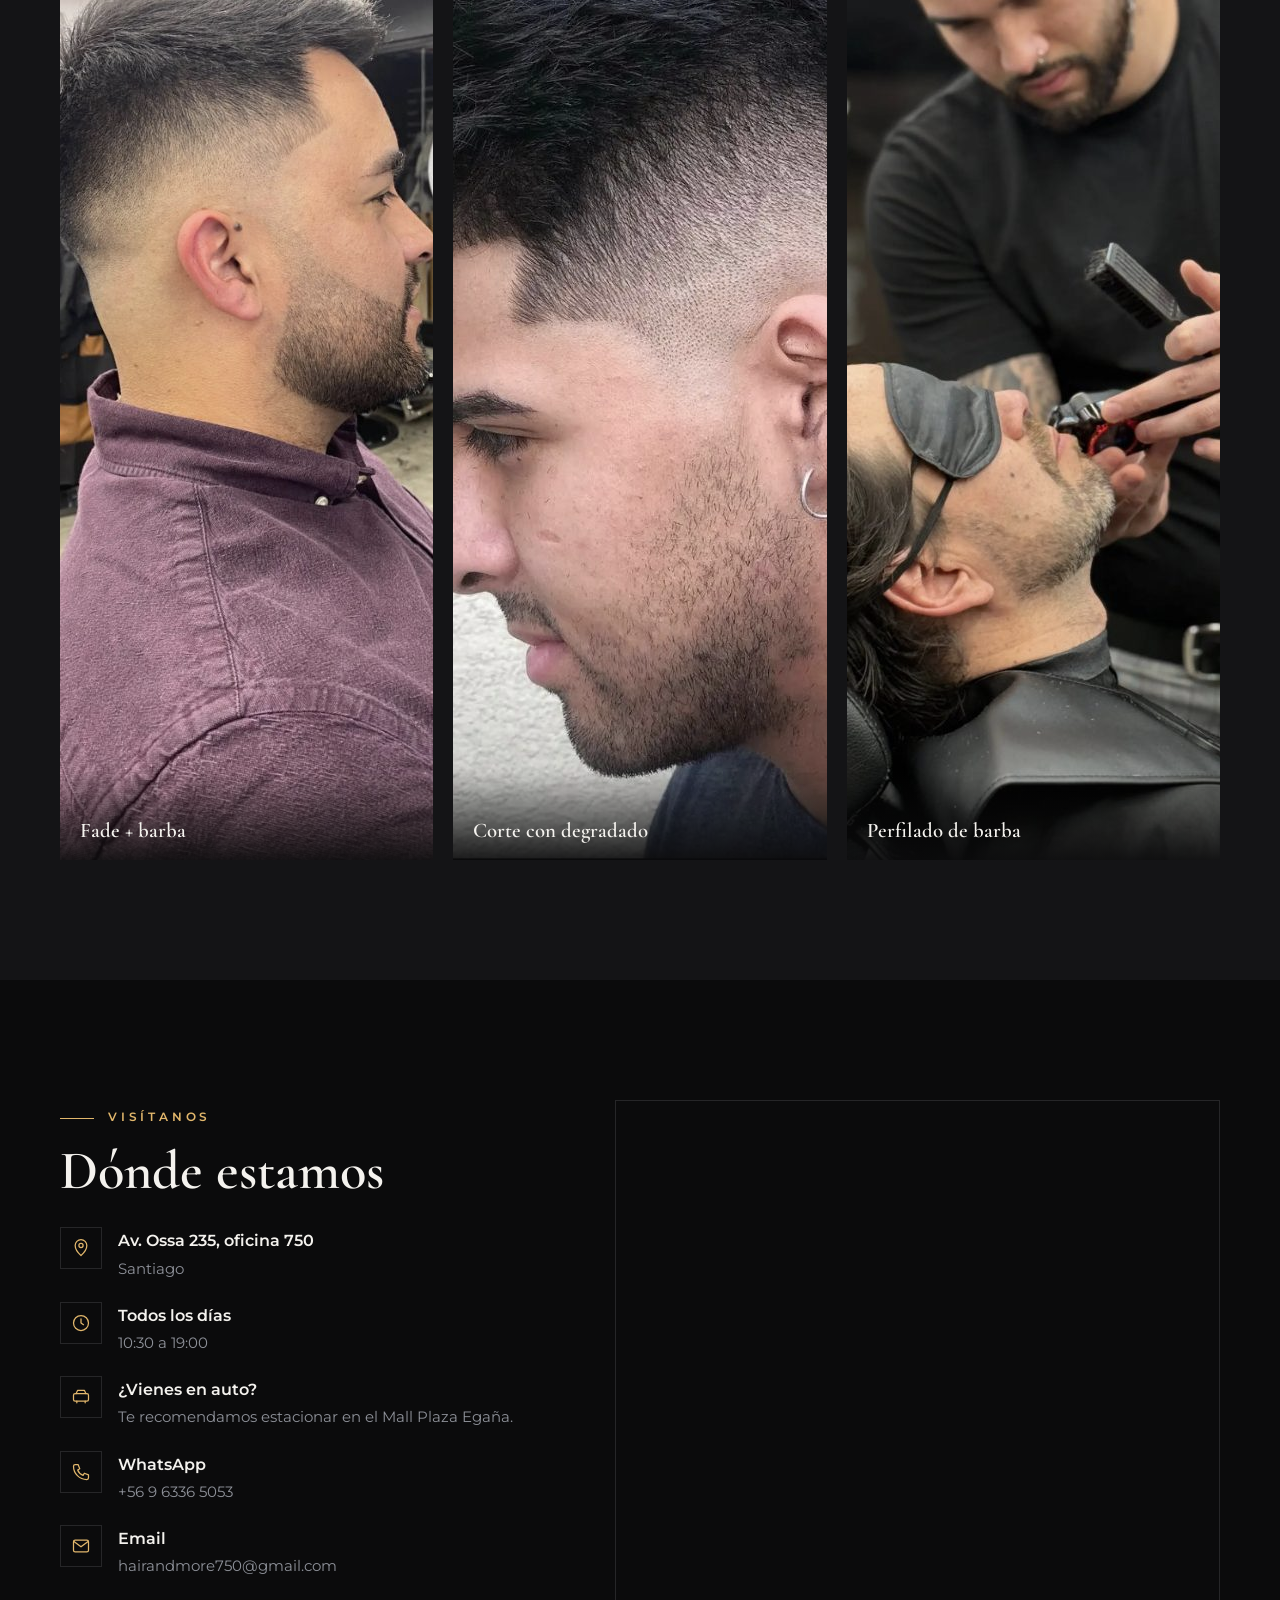
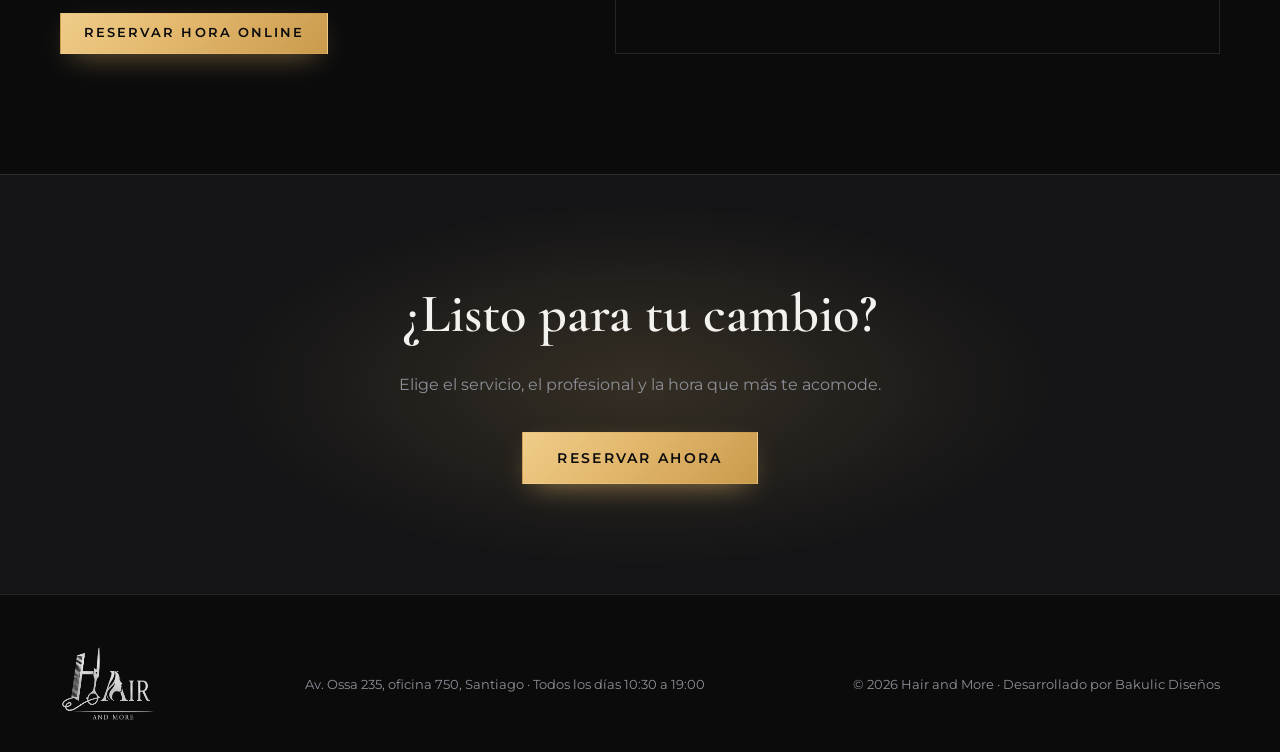
==== commit 8035e2b2: "Tres variantes nuevas (Noir, Studio, Urbana) con barra para cambiar de versión Co-Authored-By: Claud" ====
--- a/index.html
+++ b/index.html
@@ -200,5 +200,6 @@
 
   <script src="js/servicios.js"></script>
   <script src="js/main.js" defer></script>
+  <script src="js/variantes.js" defer></script>
 </body>
 </html>
